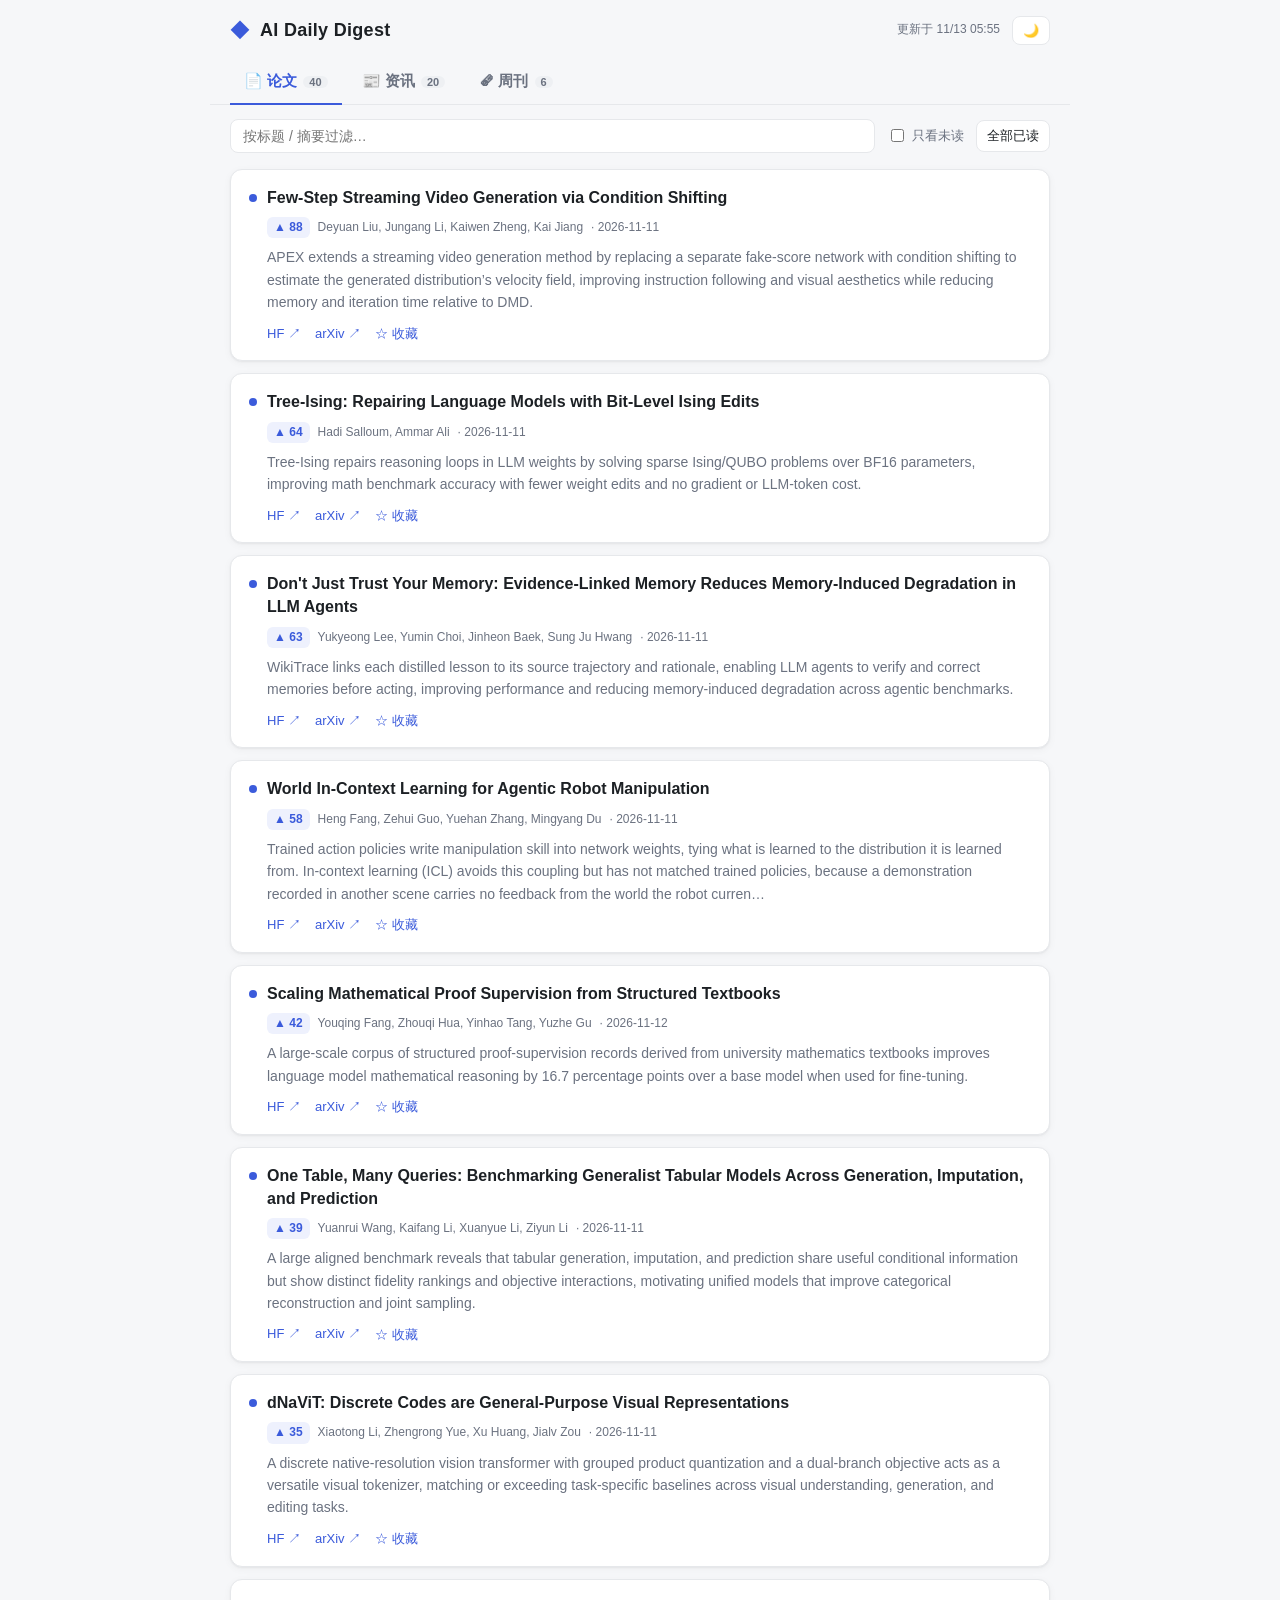
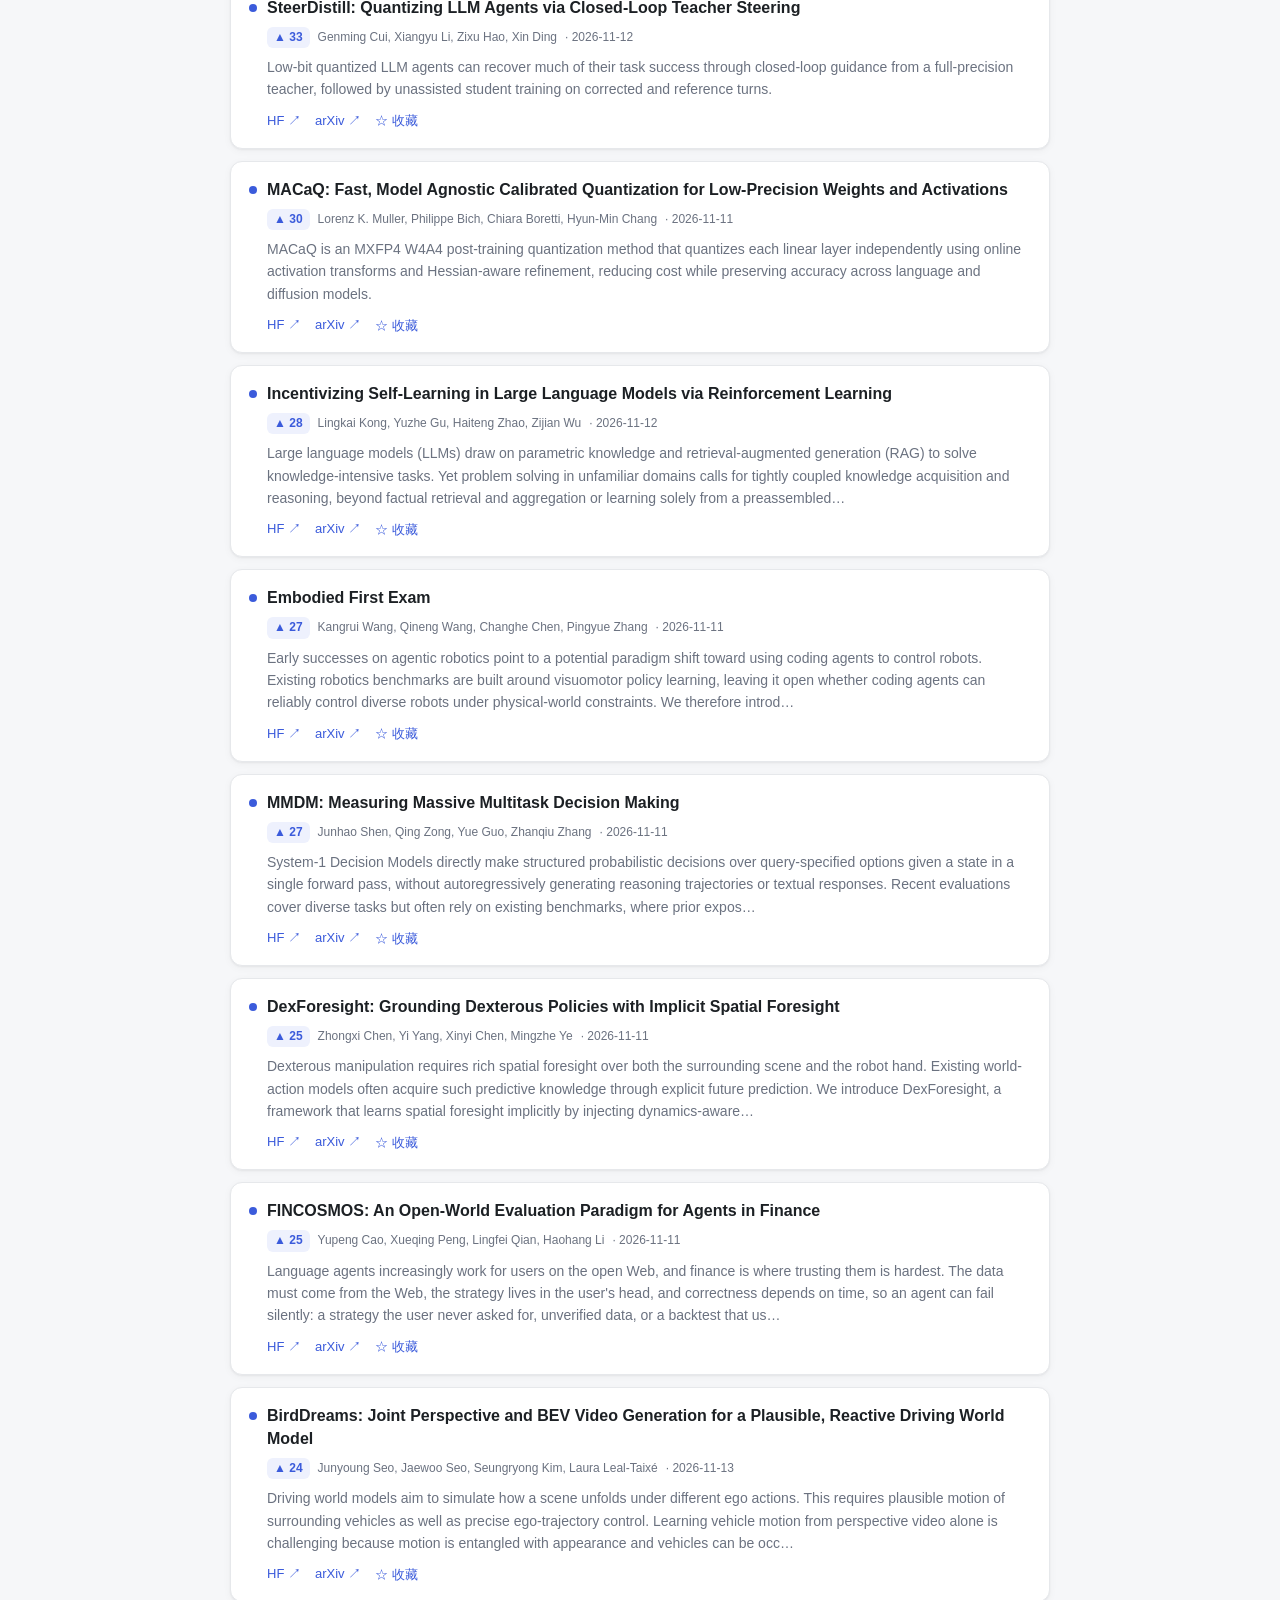
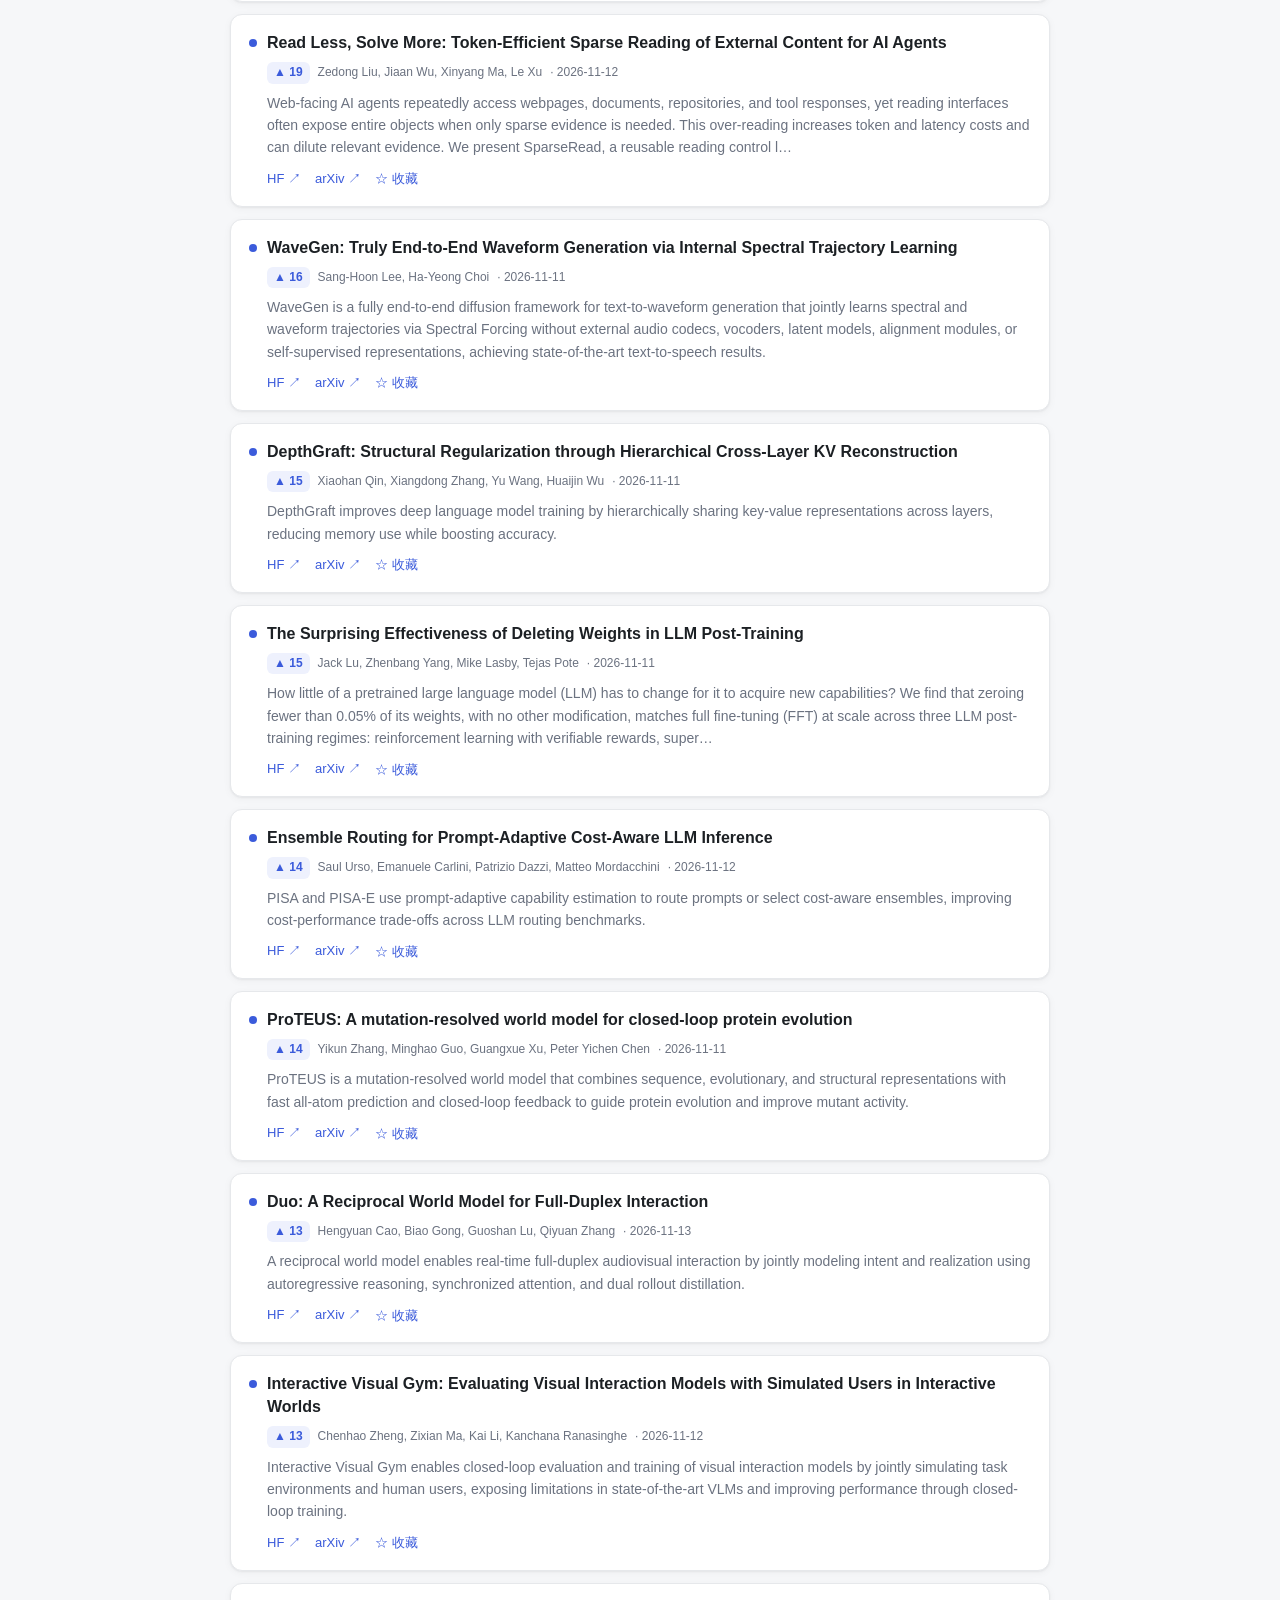
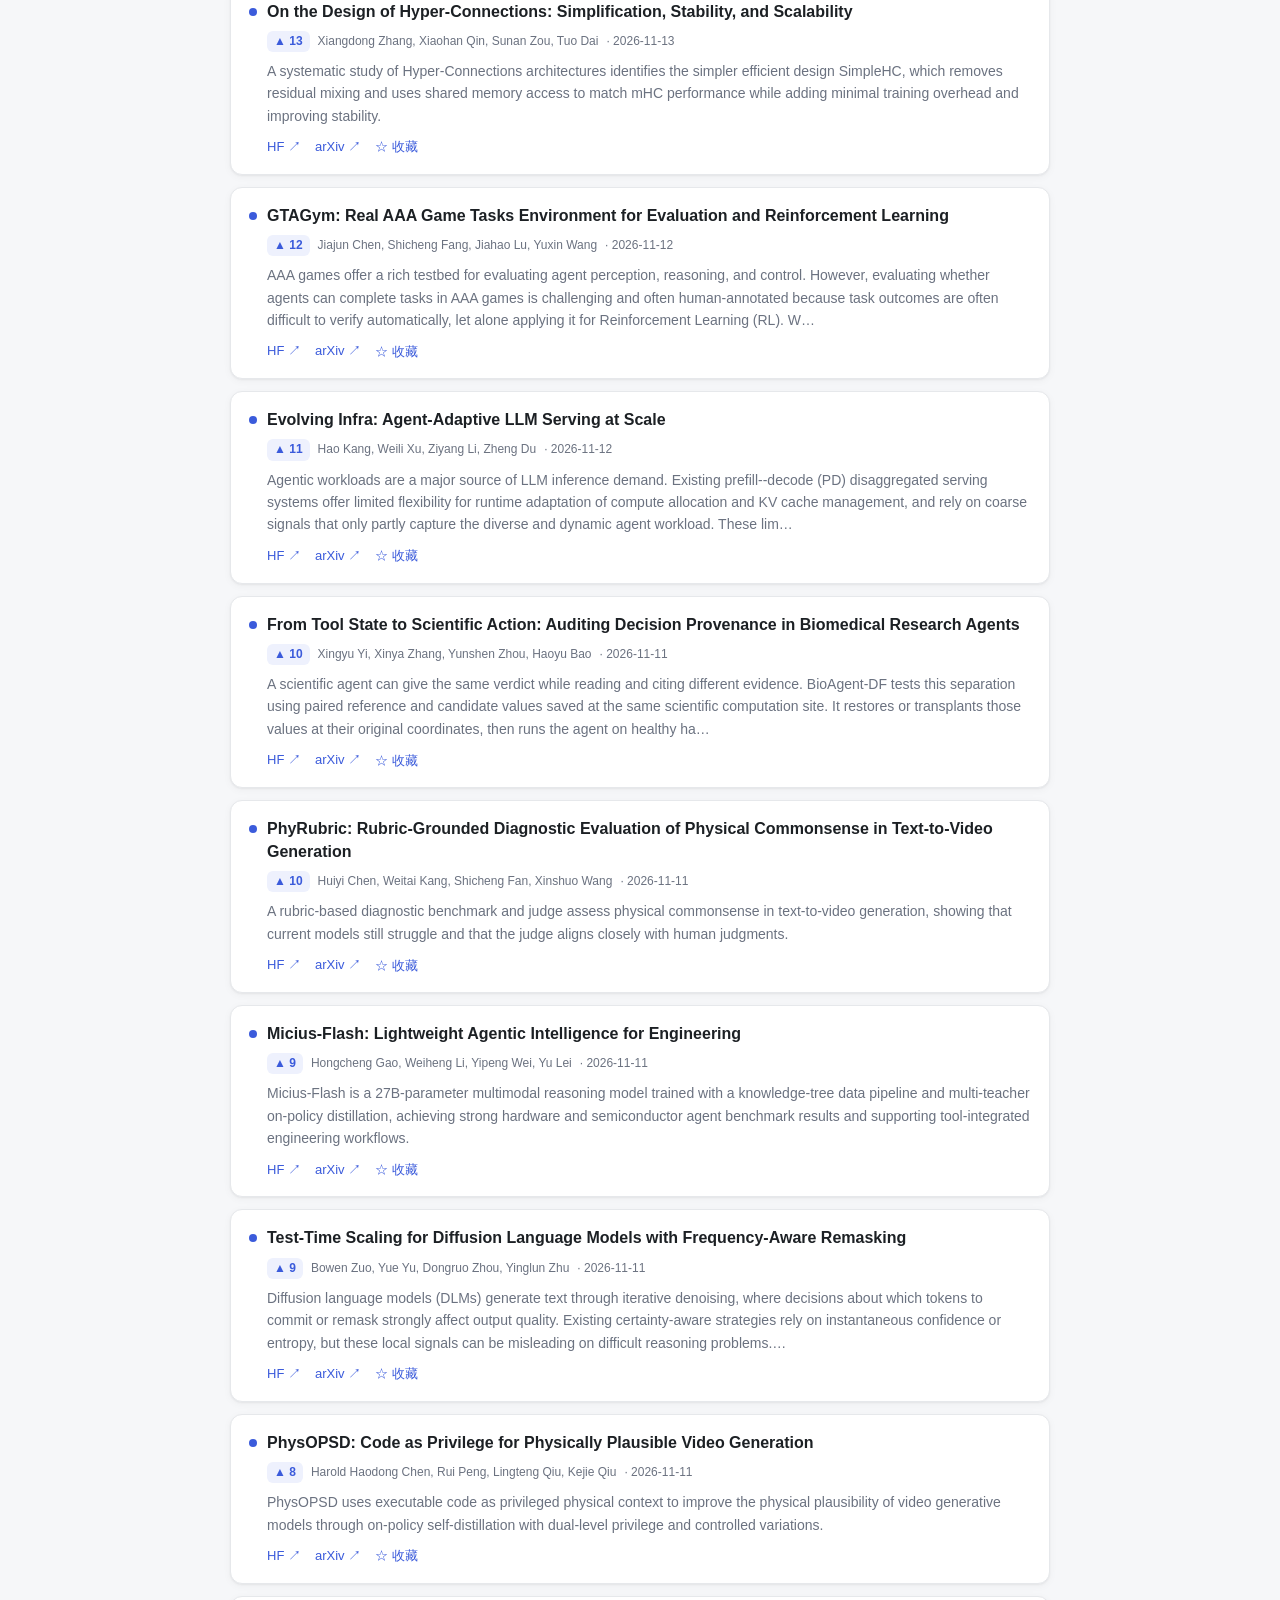
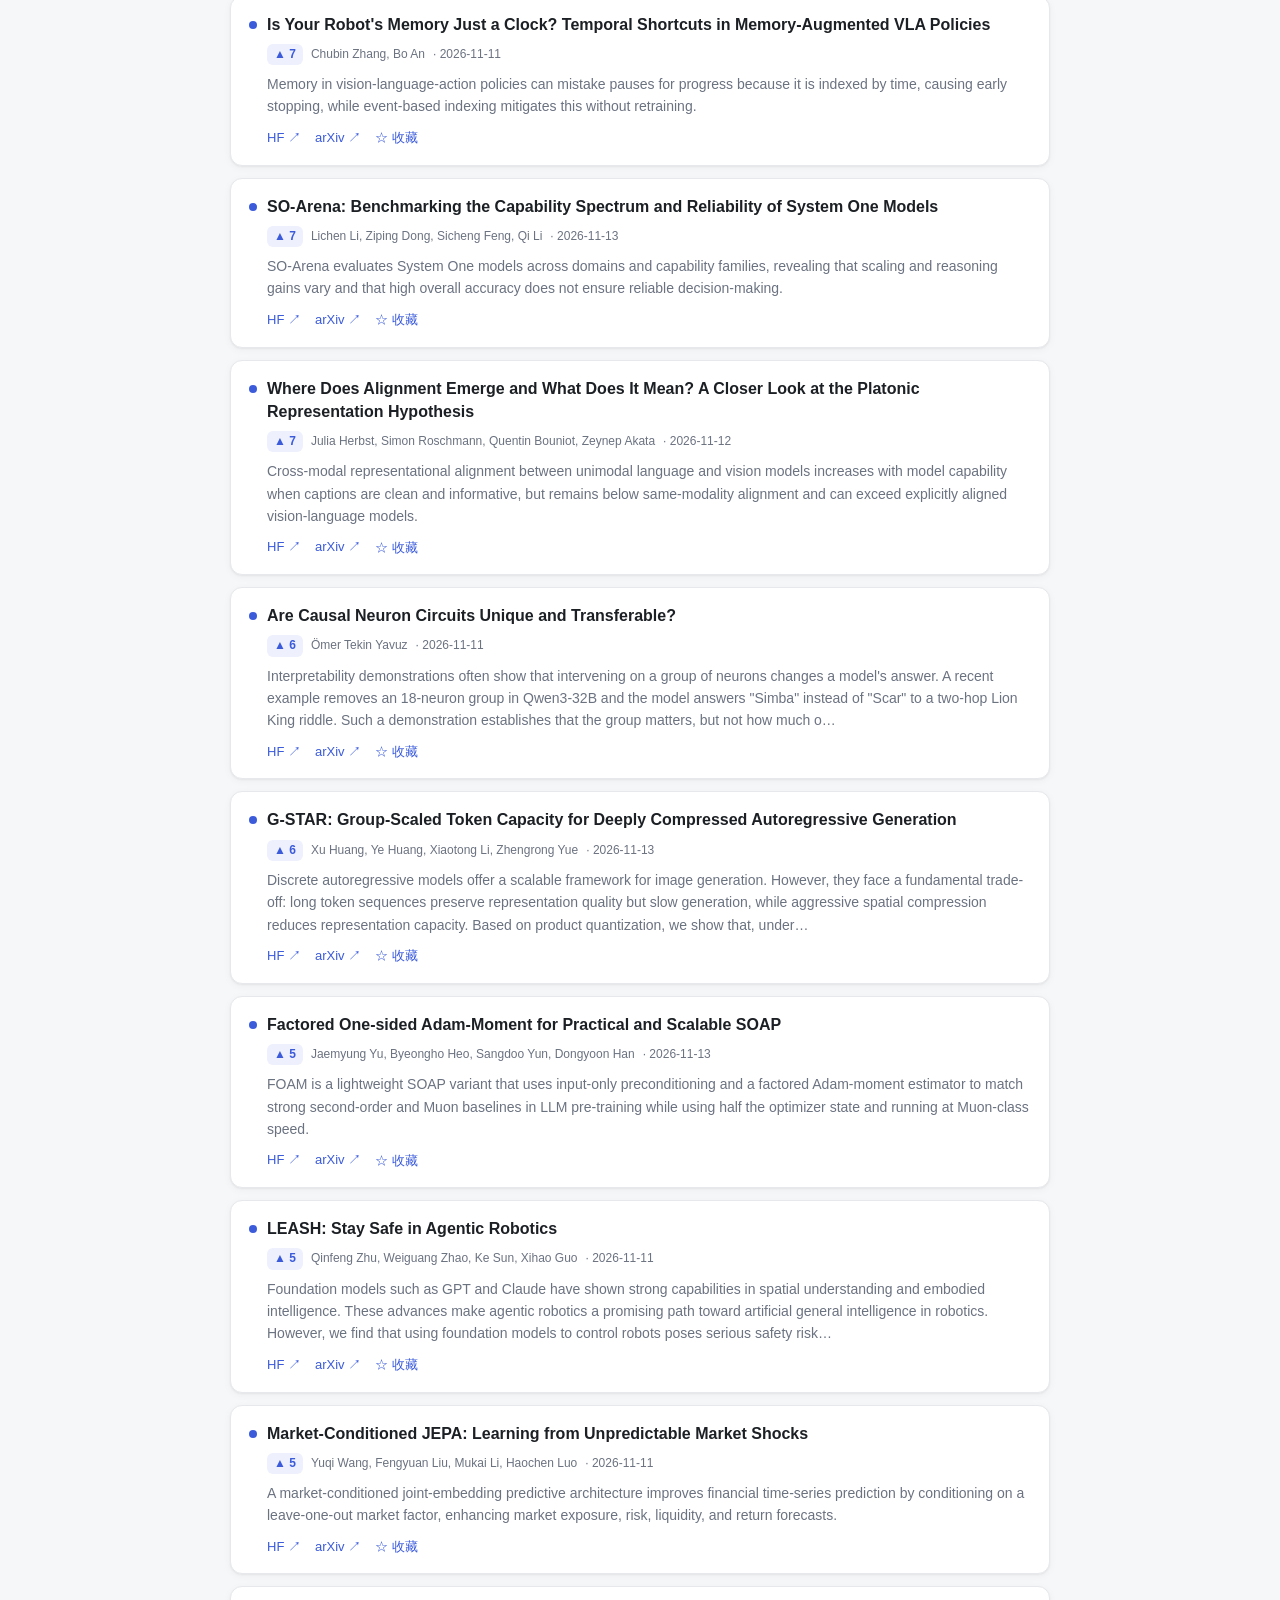
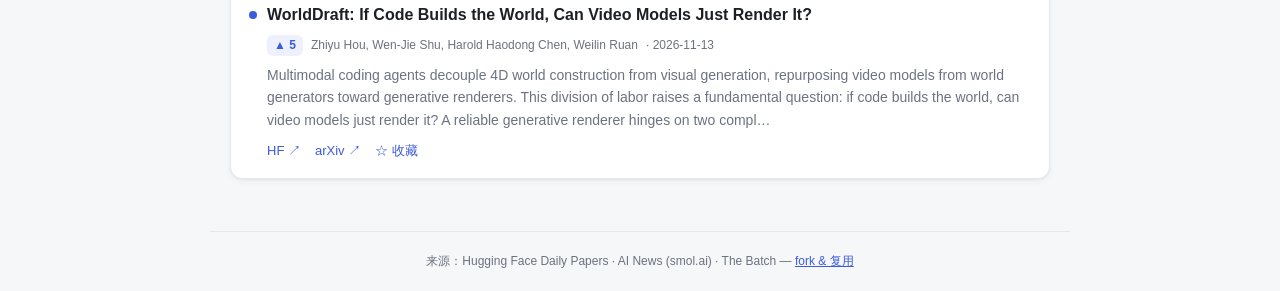
==== index.html @ 29a65b80 "feat: AI Daily Digest — tabbed static reader (papers/news/weekly) Co-Authored-By: Claude Opus 4.8 (1" ====
<!DOCTYPE html>
<html lang="zh-CN">
<head>
  <meta charset="UTF-8" />
  <meta name="viewport" content="width=device-width, initial-scale=1" />
  <title>AI Daily Digest · 每日 AI 简报</title>
  <link rel="stylesheet" href="assets/style.css" />
</head>
<body>
  <header class="topbar">
    <div class="brand">
      <span class="logo">◆</span>
      <h1>AI Daily Digest</h1>
    </div>
    <div class="top-right">
      <span id="updated" class="updated"></span>
      <button id="theme" class="icon-btn" title="切换主题">🌙</button>
    </div>
  </header>

  <nav class="tabs" role="tablist">
    <button class="tab active" data-tab="papers" role="tab">
      📄 论文 <span class="count" id="c-papers"></span>
    </button>
    <button class="tab" data-tab="news" role="tab">
      📰 资讯 <span class="count" id="c-news"></span>
    </button>
    <button class="tab" data-tab="batch" role="tab">
      🗞 周刊 <span class="count" id="c-batch"></span>
    </button>
  </nav>

  <div class="toolbar">
    <input id="search" type="search" placeholder="按标题 / 摘要过滤…" />
    <label class="chk"><input type="checkbox" id="unreadOnly" /> 只看未读</label>
    <button id="markAll" class="ghost-btn">全部已读</button>
  </div>

  <main id="panels">
    <section class="panel active" id="panel-papers"></section>
    <section class="panel" id="panel-news"></section>
    <section class="panel" id="panel-batch"></section>
  </main>

  <footer class="foot">
    来源：Hugging Face Daily Papers · AI News (smol.ai) · The Batch —
    <a href="https://github.com/" target="_blank" rel="noopener">fork &amp; 复用</a>
  </footer>

  <script src="assets/app.js"></script>
</body>
</html>
---- assets/style.css ----
:root {
  --bg: #f6f7f9;
  --card: #ffffff;
  --ink: #1c2024;
  --muted: #6b7280;
  --line: #e6e8eb;
  --accent: #3b5bdb;
  --accent-soft: #eef1fd;
  --chip: #eef0f3;
  --read: #9aa1ab;
  --shadow: 0 1px 2px rgba(0, 0, 0, .05), 0 2px 8px rgba(0, 0, 0, .04);
}
[data-theme="dark"] {
  --bg: #0f1115;
  --card: #171a21;
  --ink: #e7e9ee;
  --muted: #8b93a1;
  --line: #262b34;
  --accent: #6b8afd;
  --accent-soft: #1b2133;
  --chip: #222733;
  --read: #5a616d;
  --shadow: none;
}

* { box-sizing: border-box; }
html, body { margin: 0; }
body {
  background: var(--bg);
  color: var(--ink);
  font: 15px/1.6 -apple-system, BlinkMacSystemFont, "Segoe UI", "PingFang SC",
    "Hiragino Sans GB", "Microsoft YaHei", sans-serif;
  -webkit-font-smoothing: antialiased;
}

/* ---- top bar ---- */
.topbar {
  display: flex; align-items: center; justify-content: space-between;
  padding: 14px 20px; max-width: 860px; margin: 0 auto;
}
.brand { display: flex; align-items: center; gap: 10px; }
.logo { color: var(--accent); font-size: 20px; }
.topbar h1 { font-size: 18px; margin: 0; font-weight: 700; letter-spacing: .3px; }
.top-right { display: flex; align-items: center; gap: 12px; }
.updated { color: var(--muted); font-size: 12px; }
.icon-btn, .ghost-btn {
  background: var(--card); border: 1px solid var(--line); color: var(--ink);
  border-radius: 8px; cursor: pointer; padding: 6px 10px; font-size: 13px;
}
.icon-btn:hover, .ghost-btn:hover { border-color: var(--accent); }

/* ---- tabs ---- */
.tabs {
  display: flex; gap: 6px; max-width: 860px; margin: 0 auto;
  padding: 0 20px; border-bottom: 1px solid var(--line);
}
.tab {
  background: none; border: none; cursor: pointer; color: var(--muted);
  padding: 12px 14px; font-size: 15px; font-weight: 600;
  border-bottom: 2px solid transparent; margin-bottom: -1px;
}
.tab:hover { color: var(--ink); }
.tab.active { color: var(--accent); border-bottom-color: var(--accent); }
.count {
  display: inline-block; min-width: 18px; text-align: center;
  background: var(--chip); color: var(--muted); border-radius: 10px;
  font-size: 11px; padding: 0 6px; margin-left: 2px; font-weight: 600;
}

/* ---- toolbar ---- */
.toolbar {
  display: flex; align-items: center; gap: 12px; flex-wrap: wrap;
  max-width: 860px; margin: 14px auto 0; padding: 0 20px;
}
#search {
  flex: 1; min-width: 180px; background: var(--card); color: var(--ink);
  border: 1px solid var(--line); border-radius: 8px; padding: 8px 12px; font-size: 14px;
}
#search:focus { outline: none; border-color: var(--accent); }
.chk { color: var(--muted); font-size: 13px; display: flex; align-items: center; gap: 5px; cursor: pointer; }

/* ---- panels / cards ---- */
#panels { max-width: 860px; margin: 0 auto; padding: 16px 20px 40px; }
.panel { display: none; }
.panel.active { display: block; }

.card {
  background: var(--card); border: 1px solid var(--line); border-radius: 12px;
  padding: 16px 18px; margin-bottom: 12px; box-shadow: var(--shadow);
  transition: border-color .15s;
}
.card:hover { border-color: var(--accent); }
.card.read { opacity: .55; }
.card.read .card-title { color: var(--read); }

.card-head { display: flex; align-items: flex-start; gap: 10px; }
.dot {
  flex: none; width: 8px; height: 8px; border-radius: 50%;
  background: var(--accent); margin-top: 8px;
}
.card.read .dot { background: transparent; border: 1px solid var(--read); }
.card-title {
  margin: 0; font-size: 16px; font-weight: 650; line-height: 1.45; flex: 1;
}
.card-title a { color: inherit; text-decoration: none; }
.card-title a:hover { text-decoration: underline; }

.meta { display: flex; flex-wrap: wrap; gap: 8px; align-items: center;
  margin: 8px 0 0 18px; font-size: 12px; color: var(--muted); }
.badge {
  background: var(--accent-soft); color: var(--accent); border-radius: 6px;
  padding: 1px 7px; font-weight: 600;
}
.summary { margin: 8px 0 0 18px; color: var(--muted); font-size: 14px; }
.actions { margin: 10px 0 0 18px; display: flex; gap: 14px; }
.actions a, .star {
  font-size: 13px; color: var(--accent); text-decoration: none;
  background: none; border: none; cursor: pointer; padding: 0;
}
.star.on { color: #e8a13a; }

/* ---- weekly (batch) special ---- */
.batch-card { display: flex; gap: 16px; }
.batch-card img {
  width: 150px; height: 96px; object-fit: cover; border-radius: 8px; flex: none;
  background: var(--chip);
}
.batch-body { flex: 1; }

.empty { color: var(--muted); text-align: center; padding: 48px 0; }
.foot {
  max-width: 860px; margin: 0 auto; padding: 20px; text-align: center;
  color: var(--muted); font-size: 12px; border-top: 1px solid var(--line);
}
.foot a { color: var(--accent); }

@media (max-width: 560px) {
  .batch-card { flex-direction: column; }
  .batch-card img { width: 100%; height: 150px; }
}
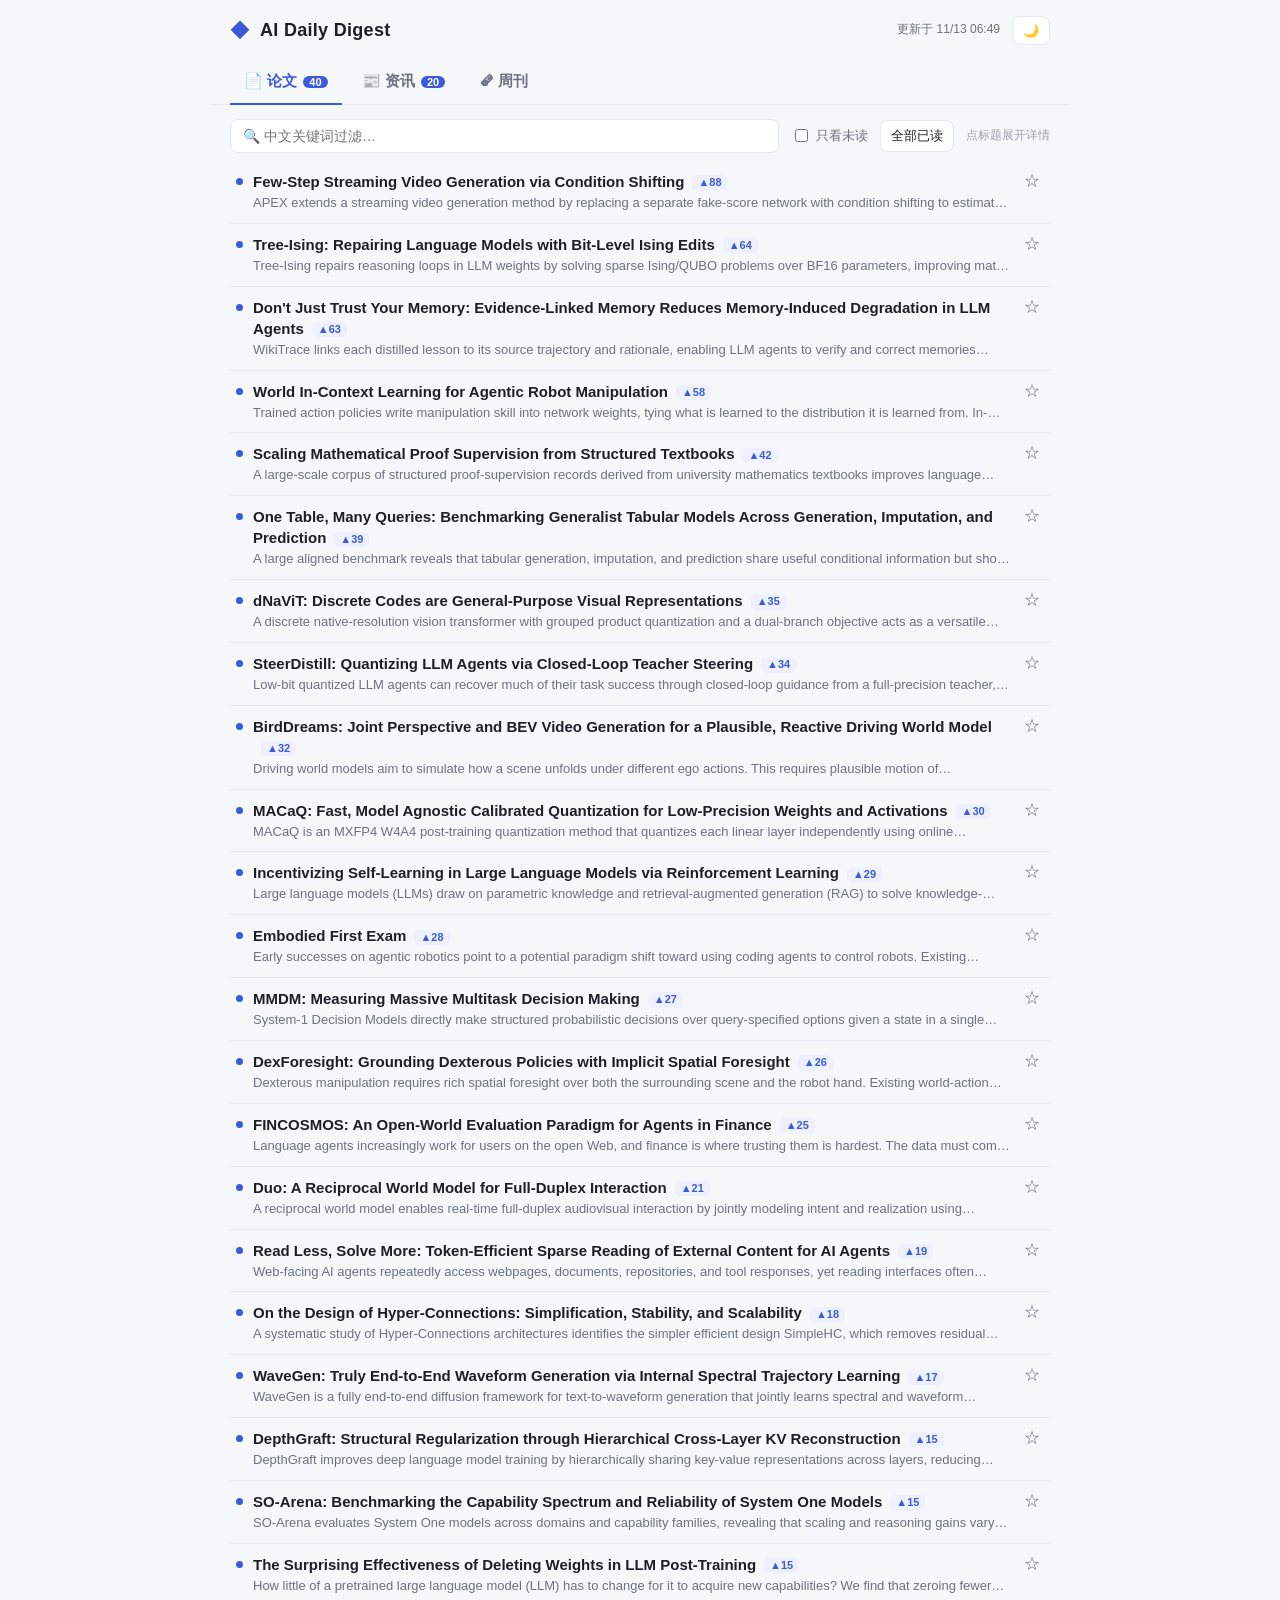
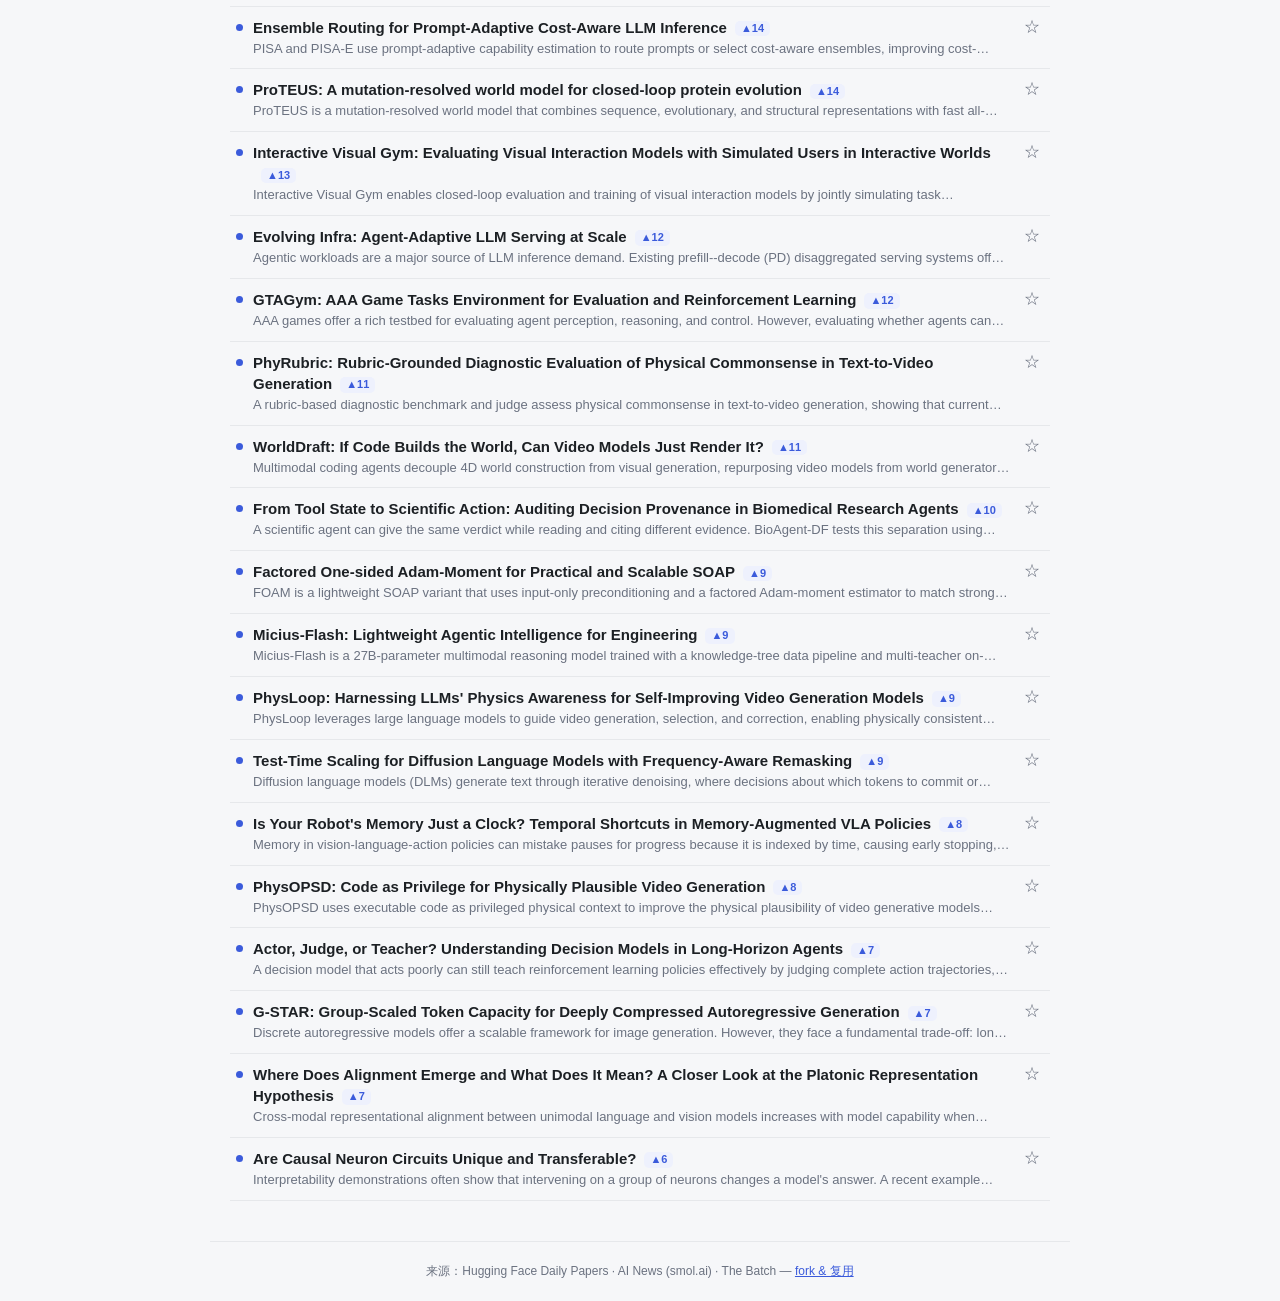
==== commit f046227e: "feat: dense Chinese scan-reader + optional LLM enrichment (title_zh/tldr) Co-Authored-By: Claude Opu" ====
--- a/index.html
+++ b/index.html
@@ -31,9 +31,10 @@
   </nav>
 
   <div class="toolbar">
-    <input id="search" type="search" placeholder="按标题 / 摘要过滤…" />
+    <input id="search" type="search" placeholder="🔍 中文关键词过滤…" />
     <label class="chk"><input type="checkbox" id="unreadOnly" /> 只看未读</label>
     <button id="markAll" class="ghost-btn">全部已读</button>
+    <span class="hint">点标题展开详情</span>
   </div>
 
   <main id="panels">
--- a/assets/style.css
+++ b/assets/style.css
@@ -78,55 +78,53 @@
 }
 #search:focus { outline: none; border-color: var(--accent); }
 .chk { color: var(--muted); font-size: 13px; display: flex; align-items: center; gap: 5px; cursor: pointer; }
+.hint { color: var(--read); font-size: 12px; margin-left: auto; }
 
-/* ---- panels / cards ---- */
-#panels { max-width: 860px; margin: 0 auto; padding: 16px 20px 40px; }
+/* ---- panels / dense rows ---- */
+#panels { max-width: 860px; margin: 0 auto; padding: 8px 20px 40px; }
 .panel { display: none; }
 .panel.active { display: block; }
 
-.card {
-  background: var(--card); border: 1px solid var(--line); border-radius: 12px;
-  padding: 16px 18px; margin-bottom: 12px; box-shadow: var(--shadow);
-  transition: border-color .15s;
+.row { border-bottom: 1px solid var(--line); }
+.row-main {
+  display: flex; align-items: flex-start; gap: 10px;
+  padding: 10px 6px; cursor: pointer; border-radius: 8px;
 }
-.card:hover { border-color: var(--accent); }
-.card.read { opacity: .55; }
-.card.read .card-title { color: var(--read); }
-
-.card-head { display: flex; align-items: flex-start; gap: 10px; }
-.dot {
-  flex: none; width: 8px; height: 8px; border-radius: 50%;
-  background: var(--accent); margin-top: 8px;
+.row-main:hover { background: var(--accent-soft); }
+.dot { flex: none; width: 7px; height: 7px; border-radius: 50%; background: var(--accent); margin-top: 7px; }
+.row.read .dot { background: transparent; border: 1px solid var(--read); }
+.row-text { flex: 1; min-width: 0; }
+.row-title { font-size: 15px; font-weight: 650; line-height: 1.4; }
+.row.read .row-title { color: var(--read); font-weight: 600; }
+.row-tldr {
+  font-size: 13px; color: var(--muted); line-height: 1.45; margin-top: 2px;
+  display: -webkit-box; -webkit-line-clamp: 1; -webkit-box-orient: vertical; overflow: hidden;
 }
-.card.read .dot { background: transparent; border: 1px solid var(--read); }
-.card-title {
-  margin: 0; font-size: 16px; font-weight: 650; line-height: 1.45; flex: 1;
+.row.open .row-tldr { -webkit-line-clamp: unset; overflow: visible; }
+.tag {
+  display: inline-block; font-size: 11px; font-weight: 600; color: var(--accent);
+  background: var(--accent-soft); border-radius: 5px; padding: 0 6px; margin-left: 8px;
+  vertical-align: middle; white-space: nowrap;
 }
-.card-title a { color: inherit; text-decoration: none; }
-.card-title a:hover { text-decoration: underline; }
-
-.meta { display: flex; flex-wrap: wrap; gap: 8px; align-items: center;
-  margin: 8px 0 0 18px; font-size: 12px; color: var(--muted); }
-.badge {
-  background: var(--accent-soft); color: var(--accent); border-radius: 6px;
-  padding: 1px 7px; font-weight: 600;
-}
-.summary { margin: 8px 0 0 18px; color: var(--muted); font-size: 14px; }
-.actions { margin: 10px 0 0 18px; display: flex; gap: 14px; }
-.actions a, .star {
-  font-size: 13px; color: var(--accent); text-decoration: none;
-  background: none; border: none; cursor: pointer; padding: 0;
+.star {
+  flex: none; background: none; border: none; cursor: pointer; font-size: 16px;
+  color: var(--muted); padding: 2px 4px; line-height: 1;
 }
 .star.on { color: #e8a13a; }
 
-/* ---- weekly (batch) special ---- */
-.batch-card { display: flex; gap: 16px; }
-.batch-card img {
-  width: 150px; height: 96px; object-fit: cover; border-radius: 8px; flex: none;
-  background: var(--chip);
+.row-detail { display: none; padding: 2px 6px 14px 23px; }
+.row.open .row-detail { display: block; }
+.detail-img {
+  max-width: 260px; width: 100%; border-radius: 8px; margin-bottom: 8px; background: var(--chip);
 }
-.batch-body { flex: 1; }
+.detail-en { font-size: 12px; color: var(--read); margin-bottom: 6px; }
+.detail-sum { font-size: 14px; color: var(--ink); margin: 0 0 8px; line-height: 1.6; }
+.detail-meta { font-size: 12px; color: var(--muted); margin-top: 2px; }
+.detail-links { margin-top: 8px; display: flex; gap: 16px; }
+.detail-links a { font-size: 13px; color: var(--accent); text-decoration: none; }
+.detail-links a:hover { text-decoration: underline; }
 
+.count.has { background: var(--accent); color: #fff; }
 .empty { color: var(--muted); text-align: center; padding: 48px 0; }
 .foot {
   max-width: 860px; margin: 0 auto; padding: 20px; text-align: center;
